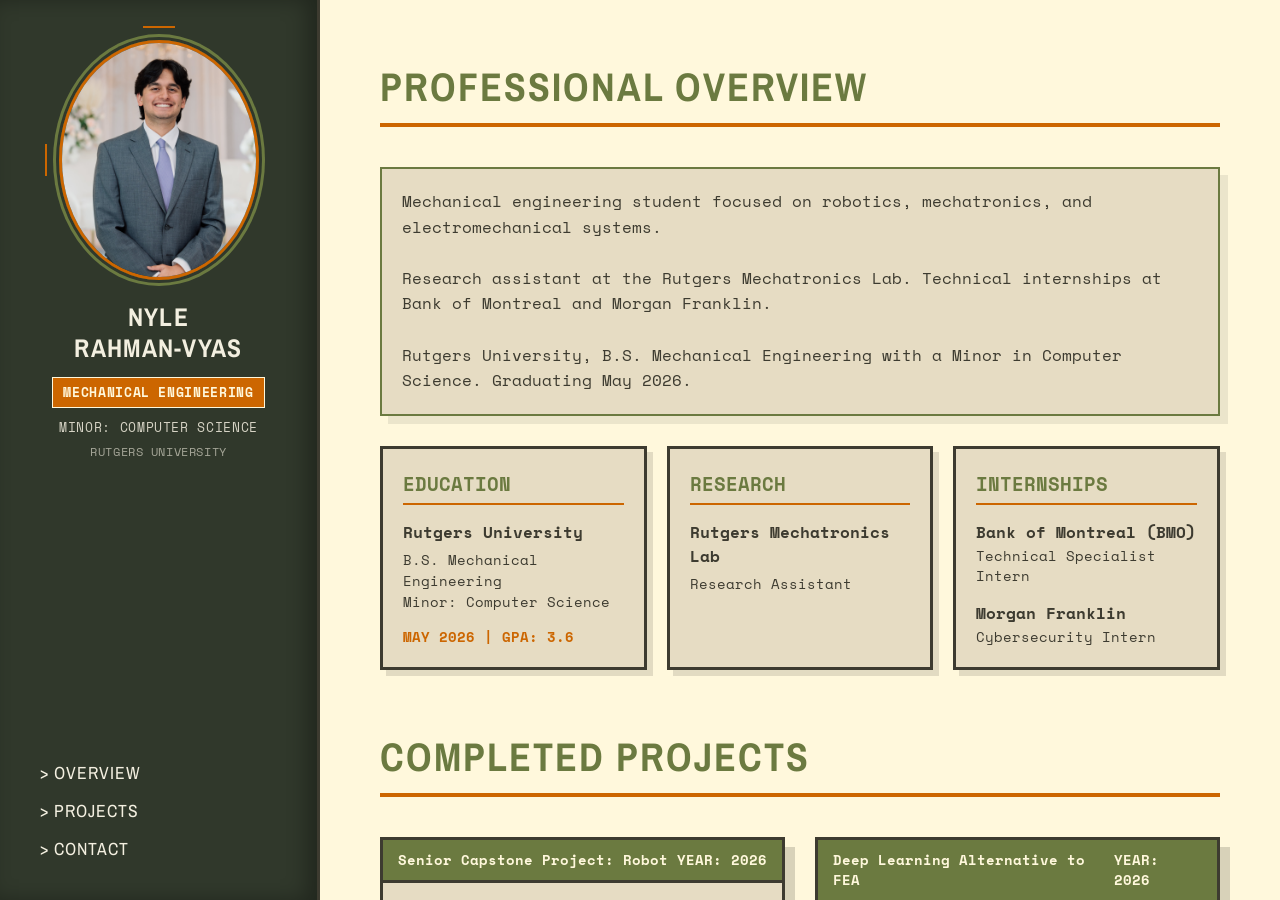
==== index.html @ 0ec08d44 "5/7  update 3" ====
<!DOCTYPE html>
<html lang="en">
<head>
  <meta charset="UTF-8">
  <meta name="viewport" content="width=device-width, initial-scale=1.0">
  <title>NYLE RAHMAN-VYAS | ENGINEERING PORTFOLIO</title>
  <link rel="stylesheet" href="style.css">
  <link rel="preconnect" href="https://fonts.googleapis.com">
  <link href="https://fonts.googleapis.com/css2?family=Archivo+Narrow:wght@600&family=Space+Mono:ital,wght@0,400;0,700;1,400&display=swap" rel="stylesheet">
</head>
<body>

  <div class="layout-grid">

    <aside class="sidebar">
      <div class="profile-section">

        <div class="profile-img-wrapper">
          <img src="portfoliopfp1.png" alt="Nyle Rahman-Vyas" class="profile-img">
        </div>

        <h1>NYLE<br>RAHMAN-VYAS</h1>
        <div class="badge">MECHANICAL ENGINEERING</div>
        <p class="role">MINOR: COMPUTER SCIENCE</p>
        <p class="role sub">RUTGERS UNIVERSITY</p>
      </div>

      <nav class="nav-links">
        <a href="#about"    class="nav-item">> OVERVIEW</a>
        <a href="#projects" class="nav-item">> PROJECTS</a>
        <a href="#contact"  class="nav-item">> CONTACT</a>
      </nav>


    </aside>

    <main class="content-area">

      <section id="about" class="content-block">
        <h2 class="section-header">PROFESSIONAL OVERVIEW</h2>
        
        <div class="bio-container" style="margin-bottom: 30px;">
          <div class="bio-text">
            <p>Mechanical engineering student focused on robotics, mechatronics, and electromechanical systems.</p>
            <br>
            <p>Research assistant at the Rutgers Mechatronics Lab. Technical internships at Bank of Montreal and Morgan Franklin.</p>
            <br>
            <p>Rutgers University, B.S. Mechanical Engineering with a Minor in Computer Science. Graduating May 2026.</p>
          </div>
          
        </div>

        <div style="display: grid; grid-template-columns: repeat(auto-fit, minmax(250px, 1fr)); gap: 20px;">
          
          <div style="border: var(--border-thick); background-color: var(--accent-beige); padding: 20px; box-shadow: 6px 6px 0px rgba(61,59,48,0.15);">
            <h3 style="color: var(--accent-green); border-bottom: 2px solid var(--accent-orange); padding-bottom: 5px; margin-bottom: 15px; font-size: 1.2rem;">EDUCATION</h3>
            <p style="font-weight: bold; margin-bottom: 5px;">Rutgers University</p>
            <p style="font-size: 0.9rem;">B.S. Mechanical Engineering</p>
            <p style="font-size: 0.9rem;">Minor: Computer Science</p>
            <p style="font-size: 0.85rem; color: var(--accent-orange); margin-top: 15px; font-weight: bold;">MAY 2026 | GPA: 3.6</p>
          </div>

          <div style="border: var(--border-thick); background-color: var(--accent-beige); padding: 20px; box-shadow: 6px 6px 0px rgba(61,59,48,0.15);">
            <h3 style="color: var(--accent-green); border-bottom: 2px solid var(--accent-orange); padding-bottom: 5px; margin-bottom: 15px; font-size: 1.2rem;">RESEARCH</h3>
            <p style="font-weight: bold; margin-bottom: 5px;">Rutgers Mechatronics Lab</p>
            <p style="font-size: 0.9rem; margin-bottom: 10px;">Research Assistant</p>
          </div>

          <div style="border: var(--border-thick); background-color: var(--accent-beige); padding: 20px; box-shadow: 6px 6px 0px rgba(61,59,48,0.15);">
            <h3 style="color: var(--accent-green); border-bottom: 2px solid var(--accent-orange); padding-bottom: 5px; margin-bottom: 15px; font-size: 1.2rem;">INTERNSHIPS</h3>
            <div style="margin-bottom: 15px;">
              <p style="font-weight: bold; margin-bottom: 2px;">Bank of Montreal (BMO)</p>
              <p style="font-size: 0.85rem;">Technical Specialist Intern</p>
            </div>
            <div>
              <p style="font-weight: bold; margin-bottom: 2px;">Morgan Franklin</p>
              <p style="font-size: 0.85rem;">Cybersecurity Intern</p>
            </div>
          </div>

        </div>
      </section>

      <section id="projects">
        <h2 class="section-header"> COMPLETED PROJECTS</h2>
        <div class="projects-grid">

          <div class="project-card">
            <div class="card-header">
              <span>Senior Capstone Project: Robot</span><span>YEAR: 2026</span>
            </div>
            <div class="card-body">
              <img src="vex/VexThumbnail.jpg" alt="VEX Robotics competition robot" style="width:100%; aspect-ratio:4/3; object-fit:cover; display:block; margin-bottom:20px;">
              <h3>COMPETITION ROBOT</h3>
              <p>Designed a high-speed projectile mechanism for the VEX Robotics "Pushback" competition. Validated intake velocity limits via Ansys Explicit Dynamics simulation.</p>
              <a href="project-vex.html" style="text-decoration:none;">
                <button class="retro-btn" style="width:100%;">VIEW DETAILS</button>
              </a>
            </div>
          </div>

          <div class="project-card">
            <div class="card-header">
              <span>Deep Learning Alternative to FEA</span><span>YEAR: 2026</span>
            </div>
            <div class="card-body">
              <img src="deeplearning/Rahman-Vyas_Poster_DeepLearning.jpg" alt="Deep Learning in Mechanics poster" style="width:100%; aspect-ratio:4/3; object-fit:cover; display:block; margin-bottom:20px;">
              <h3>NEURAL NETWORK FEA SURROGATE</h3>
              <p>Built a deep learning model as a surrogate for finite element analysis in soft robotics applications. Trained on simulation data to predict stress distributions without a traditional FEA solver.</p>
              <a href="project-deeplearning.html" style="text-decoration:none;">
                <button class="retro-btn" style="width:100%;">VIEW DETAILS</button>
              </a>
            </div>
          </div>

          <div class="project-card">
            <div class="card-header">
              <span>AI BATTLESHIP</span><span>YEAR: 2025</span>
            </div>
            <div class="card-body">
              <img src="battleship/BattleshipThumbnail.jpeg" alt="AI Battleship game agent" style="width:100%; aspect-ratio:4/3; object-fit:contain; background:#1E2130; display:block; margin-bottom:20px;">
              <h3>GAME AI AGENT</h3>
              <p>Developed a probability-based AI bot for the game 'Battleship'. Optimized search algorithms for Intro to AI coursework.</p>
              <a href="project-battleship.html" style="text-decoration:none;">
                <button class="retro-btn" style="width:100%;">VIEW DETAILS</button>
              </a>
            </div>
          </div>

          <div class="project-card">
            <div class="card-header">
              <span>RADAR TRACKING SYSTEM</span><span>YEAR: 2025</span>
            </div>
            <div class="card-body">
              <img src="radar/RadarThumbnail.jpg" alt="Radar tracking system" style="width:100%; aspect-ratio:4/3; object-fit:cover; display:block; margin-bottom:20px;">
              <h3>RADAR & DIGITAL DISPLAY</h3>
              <p>Developed a real-time radar scanning and target detection system using an Arduino Uno, ultrasonic sensor, and a custom Python GUI.</p>
              <a href="project-radar.html" style="text-decoration:none;">
                <button class="retro-btn" style="width:100%;">VIEW DETAILS</button>
              </a>
            </div>
          </div>

          <div class="project-card">
            <div class="card-header">
              <span>L-BRACKET STUDY</span><span>YEAR: 2025</span>
            </div>
            <div class="card-body">
              <img src="lbracket/WbracketCAD.png" alt="Optimized L-Bracket CAD" style="width:100%; aspect-ratio:4/3; object-fit:cover; display:block; margin-bottom:20px;">
              <h3>STRUCTURAL DESIGN & TESTING</h3>
              <p>Designed two L-bracket variants in SolidWorks, validated with Ansys FEA, then 3D printed and load-tested. Optimized geometry survived 10 kg where the baseline failed.</p>
              <a href="project-lbracket.html" style="text-decoration:none;">
                <button class="retro-btn" style="width:100%;">VIEW DETAILS</button>
              </a>
            </div>
          </div>

        </div>

        <h2 class="section-header" style="margin-top: 48px;"> PROJECTS IN DEVELOPMENT</h2>
        <div class="projects-grid">

          <div class="project-card">
            <div class="card-header">
              <span>PHYSICAL AI AGENT ROBOT</span><span>STATUS: ACTIVE</span>
            </div>
            <div class="card-body">
              <div class="placeholder-img">NO_DATA</div>
              <h3>AUTONOMOUS AGENT PLATFORM</h3>
              <p>Building a physical robot capable of autonomous decision-making and environmental interaction. Details to be declassified upon completion.</p>
              <a href="#" style="text-decoration:none;">
                <button class="retro-btn" style="width:100%;">VIEW DETAILS</button>
              </a>
            </div>
          </div>

          <div class="project-card">
            <div class="card-header">
              <span>AI ROBOTIC ARM</span><span>STATUS: ACTIVE</span>
            </div>
            <div class="card-body">
              <div class="placeholder-img">NO_DATA</div>
              <h3>INTELLIGENT MANIPULATOR</h3>
              <p>Designing an AI-driven robotic arm for autonomous manipulation tasks. Details to be declassified upon completion.</p>
              <a href="#" style="text-decoration:none;">
                <button class="retro-btn" style="width:100%;">VIEW DETAILS</button>
              </a>
            </div>
          </div>

        </div>
      </section>

      <div style="height: 120px;"></div>

      <section id="contact" class="content-block">
        <h2 class="section-header"> CONTACT</h2>
        <p style="margin-bottom: 28px; font-weight: bold;">Open to internships, research roles, and collaboration. Reach out through either channel below.</p>

        <div style="display: grid; grid-template-columns: 1fr 1fr; gap: 20px; align-items: stretch;">

          <!-- EMAIL -->
          <div style="border: var(--border-thick); border-top: 5px solid #cc2200; background-color: var(--accent-beige); padding: 28px; box-shadow: 6px 6px 0px rgba(61,59,48,0.15); display: flex; flex-direction: column; gap: 12px;">
            <p style="color: #cc2200; font-size: 0.75rem; letter-spacing: 0.15em; font-weight: bold;">EMAIL</p>
            <p style="font-weight: bold; font-size: 1.1rem; letter-spacing: 0.02em;">nylerv04@gmail.com</p>
            <p style="font-size: 0.78rem; color: var(--text-main); opacity: 0.5; letter-spacing: 0.08em; margin-top: auto; padding-top: 14px; border-top: 1px solid rgba(204,34,0,0.2);">OPEN TO OPPORTUNITIES</p>
          </div>

          <!-- LINKEDIN -->
          <div style="border: var(--border-thick); border-top: 5px solid #0A66C2; background-color: var(--bg-sidebar); padding: 28px; box-shadow: 6px 6px 0px rgba(61,59,48,0.15); display: flex; flex-direction: column; gap: 12px;">
            <p style="color: #0A66C2; font-size: 0.75rem; letter-spacing: 0.15em; font-weight: bold;">LINKEDIN</p>
            <p style="font-weight: bold; font-size: 1.1rem; color: var(--accent-beige); letter-spacing: 0.02em;">Nyle Rahman-Vyas</p>
            <a href="https://www.linkedin.com/in/nyle-rahman-vyas/" target="_blank" style="text-decoration: none; margin-top: auto;">
              <button class="retro-btn retro-btn-light" style="width: 100%;">VISIT PROFILE &rarr;</button>
            </a>
          </div>

        </div>
      </section>

      <div style="height: 100px;"></div>

    </main>
  </div>

</body>
</html>
---- style.css ----
/* ============================================================
   NYLE RAHMAN-VYAS - PORTFOLIO STYLESHEET
   ============================================================ */

/* --- 1. PALETTE --- */
:root {
    --bg-wall:       #FFF8DC;
    --bg-sidebar:    #30382B;
    --text-main:     #3D3B30;
    --text-light:    #F3EFE0;
    --accent-orange: #CC6600;
    --accent-green:  #6B7A40;
    --accent-beige:  #E6DCC3;
    --border-thick:  3px solid #3D3B30;
}

* {
    box-sizing: border-box;
    margin: 0;
    padding: 0;
}

html {
    scroll-behavior: smooth;
}

body {
    font-family: 'Space Mono', monospace;
    /* Paper texture lives here - behind the gear layer via z-index stacking */
    background-color: var(--bg-wall);
    background-image: url("https://www.transparenttextures.com/patterns/cream-paper.png");
    color: var(--text-main);
    height: 100vh;
    overflow: hidden;
    position: relative;
}


/* --- 3. LAYOUT --- */
.layout-grid {
    display: grid;
    grid-template-columns: 320px 1fr;
    height: 100vh;
    position: relative;
    z-index: 1;
}

/* --- 4. SIDEBAR --- */
.sidebar {
    background-color: var(--bg-sidebar);
    color: var(--text-light);
    border-right: var(--border-thick);
    padding: 40px;
    display: flex;
    flex-direction: column;
    justify-content: space-between;
    background-image: linear-gradient(rgba(48,56,43,0.95), rgba(48,56,43,0.95)),
                      url("https://www.transparenttextures.com/patterns/stardust.png");
    box-shadow: inset -10px 0px 20px rgba(0,0,0,0.3);
    overflow-y: auto;
}

.profile-section {
    display: flex;
    flex-direction: column;
    align-items: center;   /* centers everything in the sidebar */
    gap: 6px;
    margin-bottom: 40px;
    width: 100%;
    text-align: center;
}

/* --- 5. OVAL PROFILE PICTURE --- */
.profile-img-wrapper {
    position: relative;
    width: 200px;
    height: 240px;
    margin-bottom: 16px;
    flex-shrink: 0;
}

.profile-img {
    width: 200px;
    height: 240px;
    border-radius: 50%;
    object-fit: cover;
    object-position: center 35%;
    border: 3px solid var(--accent-orange);
    filter: none;
    image-rendering: -webkit-optimize-contrast; /* sharper downscaling in Chrome/Safari */
    image-rendering: crisp-edges;               /* sharper downscaling in Firefox */
    display: block;
    box-shadow:
        0 0 0 3px var(--bg-sidebar),
        0 0 0 6px var(--accent-green);
}

/* Decorative tick marks */
.profile-img-wrapper::before,
.profile-img-wrapper::after {
    content: '';
    position: absolute;
    background-color: var(--accent-orange);
}
.profile-img-wrapper::before {
    top: -14px;
    left: 50%;
    transform: translateX(-50%);
    width: 32px;
    height: 2px;
}
.profile-img-wrapper::after {
    left: -14px;
    top: 50%;
    transform: translateY(-50%);
    width: 2px;
    height: 32px;
}

.sidebar h1 {
    font-family: 'Archivo Narrow', sans-serif;
    font-size: 1.6rem;
    letter-spacing: 0.05em;
    line-height: 1.2;
    color: var(--text-light);
    text-align: center;
}

.badge {
    background-color: var(--accent-orange);
    color: #FFF8DC;
    padding: 5px 10px;
    font-weight: bold;
    display: inline-block;
    margin: 8px 0 4px;
    font-size: 0.8rem;
    border: 1px solid var(--bg-wall);
    letter-spacing: 0.05em;
}

.role {
    font-size: 0.8rem;
    color: var(--text-light);
    letter-spacing: 0.05em;
    opacity: 0.85;
    text-align: center;
}

.role.sub {
    opacity: 0.6;
    font-size: 0.72rem;
}

.nav-links {
    display: flex;
    flex-direction: column;
    gap: 15px;
}

.nav-item {
    color: var(--text-light);
    text-decoration: none;
    font-size: 1.1rem;
    transition: 0.2s;
    font-family: 'Archivo Narrow', sans-serif;
    letter-spacing: 1px;
}

.nav-item:hover {
    color: var(--accent-orange);
    transform: translateX(10px);
}

.footer-status {
    font-size: 0.75rem;
    color: var(--text-light);
    opacity: 0.7;
    line-height: 1.8;
}

/* --- 6. MAIN CONTENT AREA ---
   Slightly transparent so gear pattern bleeds through */
.content-area {
    padding: 60px;
    overflow-y: auto;
    /* Fully transparent - paper texture and gear pattern come from body */
    background-color: transparent;
    background-image: none;
}

.section-header {
    font-family: 'Archivo Narrow', sans-serif;
    font-size: 2.5rem;
    text-transform: uppercase;
    color: var(--accent-green);
    border-bottom: 4px solid var(--accent-orange);
    margin-bottom: 40px;
    padding-bottom: 10px;
    letter-spacing: 2px;
}

/* --- 7. BIO SECTION --- */
.content-block {
    margin-bottom: 60px;
}

.bio-container {
    display: flex;
    gap: 30px;
    align-items: flex-start;
    margin-bottom: 40px;
    background-color: var(--accent-beige);
    padding: 20px;
    border: 2px solid var(--accent-green);
    box-shadow: 8px 8px 0px rgba(61,59,48,0.1);
}

.bio-text {
    flex: 1;
    line-height: 1.6;
}

.bio-image-placeholder {
    width: 200px;
    height: 200px;
    background-color: var(--bg-sidebar);
    border: 2px dashed var(--accent-orange);
    display: flex;
    align-items: center;
    justify-content: center;
    color: var(--accent-orange);
    font-size: 0.8rem;
    text-align: center;
    padding: 10px;
    flex-shrink: 0;
}

/* --- 8. PROJECTS GRID --- */
.projects-grid {
    display: grid;
    grid-template-columns: 1fr 1fr;
    gap: 30px;
    width: 100%;
    align-items: stretch; /* Forces cards in the same row to match heights */
}

.project-card {
    border: var(--border-thick);
    background-color: var(--accent-beige);
    display: flex;
    flex-direction: column;
    height: 100%; /* Allows the card to take up the full grid space */
    box-shadow: 10px 10px 0px rgba(61,59,48,0.2);
    transition: transform 0.2s ease;
}

.project-card:hover {
    transform: translateY(-5px);
    box-shadow: 15px 15px 0px rgba(61,59,48,0.3);
}

.card-header {
    background-color: var(--accent-green);
    color: #FFF8DC;
    padding: 10px 15px;
    display: flex;
    justify-content: space-between;
    font-weight: bold;
    border-bottom: var(--border-thick);
    font-size: 0.85rem;
}

.card-body {
    padding: 20px;
    flex-grow: 1; /* Allows the content area to expand */
    display: flex;
    flex-direction: column;
}

/* Pushes the link wrapper (and the button inside it) to the bottom */
.card-body a {
    margin-top: auto;
    display: block;
}

/* --- IMAGE THUMBNAILS (4:3 ratio for consistent card sizing) --- */
.placeholder-img {
    width: 100%;
    aspect-ratio: 4 / 3;
    background-color: var(--bg-sidebar);
    color: var(--accent-orange);
    display: flex;
    align-items: center;
    justify-content: center;
    font-family: monospace;
    margin-bottom: 20px;
    border: 2px dashed var(--accent-orange);
}

/* Real images inside project cards */
.card-body > img {
    width: 100%;
    aspect-ratio: 4 / 3;
    object-fit: cover;
    margin-bottom: 20px;
    display: block;
    border: 4px solid var(--accent-orange);
}

/* Center a lone card in the last row of a 2-col grid */
.project-card:last-child:nth-child(odd) {
    grid-column: 1 / -1;
    width: calc(50% - 15px);
    margin-left: auto;
    margin-right: auto;
}

.retro-btn {
    background: transparent;
    border: 2px solid var(--text-main);
    padding: 10px 20px;
    font-family: 'Space Mono', monospace;
    font-weight: bold;
    color: var(--text-main);
    cursor: pointer;
    box-shadow: 4px 4px 0px var(--accent-orange);
    transition: 0.1s;
}

.retro-btn:hover {
    background-color: var(--accent-beige);
}

/* Variant for use on dark backgrounds — compound selector beats .retro-btn */
.retro-btn.retro-btn-light {
    border: 2px solid #0A66C2;
    color: #0A66C2;
    box-shadow: 4px 4px 0px rgba(10,102,194,0.5);
}
.retro-btn.retro-btn-light:hover {
    background-color: #5b9bd5;
    border-color: #5b9bd5;
    color: #ffffff;
    box-shadow: 4px 4px 0px rgba(91,155,213,0.6);
}

.retro-btn:active {
    transform: translate(2px, 2px);
    box-shadow: 2px 2px 0px var(--accent-orange);
}

/* --- 9. MOBILE --- */
@media (max-width: 900px) {
    body { overflow: auto; }

    .layout-grid {
        grid-template-columns: 1fr;
        height: auto;
        overflow: auto;
    }

    .sidebar {
        height: auto;
        border-right: none;
        border-bottom: var(--border-thick);
    }

    .content-area {
        overflow: visible;
        height: auto;
    }

    .projects-grid {
        grid-template-columns: 1fr;
    }

    .bio-container {
        flex-direction: column-reverse;
        align-items: center;
    }
}


/* ============================================================
   YOUTUBE VIDEO EMBED — HOW TO USE
   ============================================================

   1. Upload your demo video to YouTube. Set visibility to "Unlisted"
      so it won't show up in search but works via direct link.

   2. Copy the video ID from the URL:
      https://www.youtube.com/watch?v=XXXXXXXXXXX
                                        ^^^^^^^^^^^
                                        this part is the ID

   3. Paste this HTML block wherever you want the video on a project page
      (e.g. inside .bio-container or after the overview paragraph):

   <div class="video-wrapper">
     <iframe
       src="https://www.youtube.com/embed/XXXXXXXXXXX"
       title="Project Demo"
       frameborder="0"
       allow="accelerometer; autoplay; clipboard-write; encrypted-media; gyroscope; picture-in-picture"
       allowfullscreen>
     </iframe>
   </div>

   4. Add this CSS to style it (matches the site aesthetic):

   .video-wrapper {
       width: 100%;
       aspect-ratio: 16 / 9;
       border: var(--border-thick);
       box-shadow: 8px 8px 0px rgba(61,59,48,0.2);
       margin-bottom: 30px;
       overflow: hidden;
   }

   .video-wrapper iframe {
       width: 100%;
       height: 100%;
       display: block;
   }

   ============================================================ */
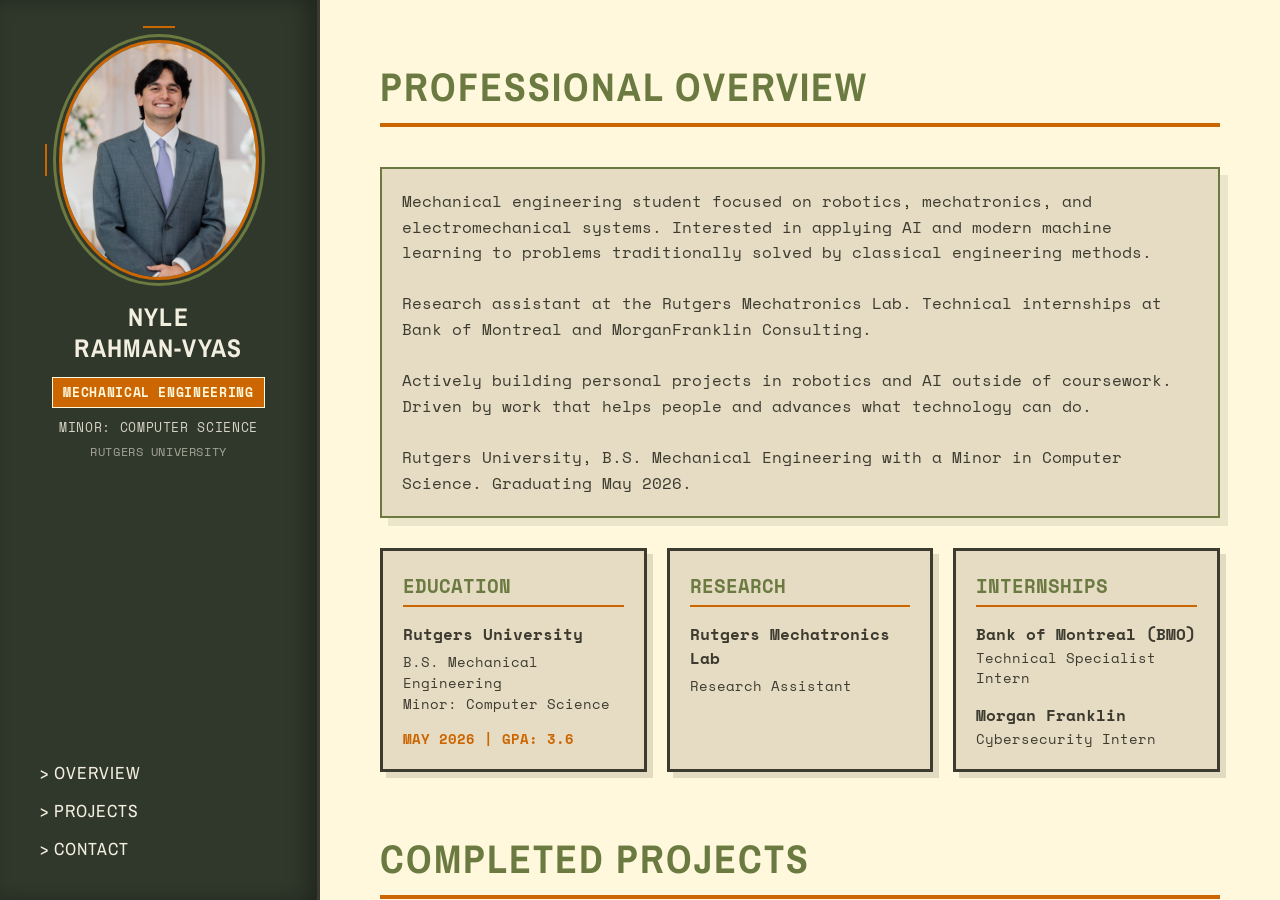
==== commit 68949281: "5/7 update 3" ====
--- a/index.html
+++ b/index.html
@@ -41,9 +41,11 @@
         
         <div class="bio-container" style="margin-bottom: 30px;">
           <div class="bio-text">
-            <p>Mechanical engineering student focused on robotics, mechatronics, and electromechanical systems.</p>
+            <p>Mechanical engineering student focused on robotics, mechatronics, and electromechanical systems. Interested in applying AI and modern machine learning to problems traditionally solved by classical engineering methods.</p>
             <br>
-            <p>Research assistant at the Rutgers Mechatronics Lab. Technical internships at Bank of Montreal and Morgan Franklin.</p>
+            <p>Research assistant at the Rutgers Mechatronics Lab. Technical internships at Bank of Montreal and MorganFranklin Consulting.</p>
+            <br>
+            <p>Actively building personal projects in robotics and AI outside of coursework. Driven by work that helps people and advances what technology can do.</p>
             <br>
             <p>Rutgers University, B.S. Mechanical Engineering with a Minor in Computer Science. Graduating May 2026.</p>
           </div>
@@ -195,12 +197,12 @@
 
       <section id="contact" class="content-block">
         <h2 class="section-header"> CONTACT</h2>
-        <p style="margin-bottom: 28px; font-weight: bold;">Open to internships, research roles, and collaboration. Reach out through either channel below.</p>
+        <p style="margin-bottom: 28px; font-weight: bold;">Open to work. Feel free to connect via email or LinkedIn.</p>
 
         <div style="display: grid; grid-template-columns: 1fr 1fr; gap: 20px; align-items: stretch;">
 
           <!-- EMAIL -->
-          <div style="border: var(--border-thick); border-top: 5px solid #cc2200; background-color: var(--accent-beige); padding: 28px; box-shadow: 6px 6px 0px rgba(61,59,48,0.15); display: flex; flex-direction: column; gap: 12px;">
+          <div style="border: var(--border-thick); border-top: 5px solid #cc2200; background-color: #CFC3A3; padding: 28px; box-shadow: 6px 6px 0px rgba(61,59,48,0.15); display: flex; flex-direction: column; gap: 12px;">
             <p style="color: #cc2200; font-size: 0.75rem; letter-spacing: 0.15em; font-weight: bold;">EMAIL</p>
             <p style="font-weight: bold; font-size: 1.1rem; letter-spacing: 0.02em;">nylerv04@gmail.com</p>
             <p style="font-size: 0.78rem; color: var(--text-main); opacity: 0.5; letter-spacing: 0.08em; margin-top: auto; padding-top: 14px; border-top: 1px solid rgba(204,34,0,0.2);">OPEN TO OPPORTUNITIES</p>
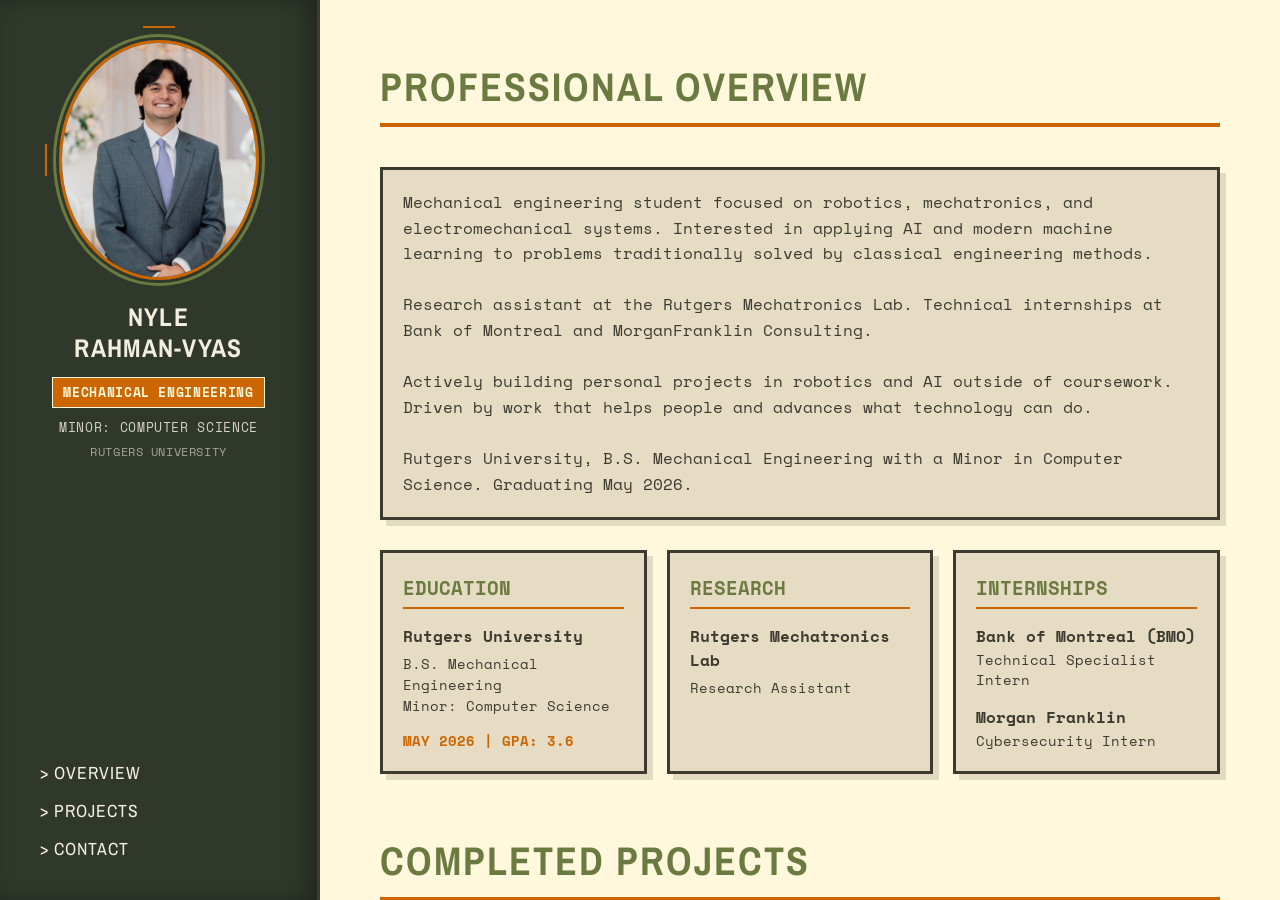
==== commit 3a8d837f: "5/7 update 4" ====
--- a/index.html
+++ b/index.html
@@ -170,7 +170,7 @@
               <div class="placeholder-img">NO_DATA</div>
               <h3>AUTONOMOUS AGENT PLATFORM</h3>
               <p>Building a physical robot capable of autonomous decision-making and environmental interaction. Details to be declassified upon completion.</p>
-              <a href="#" style="text-decoration:none;">
+              <a href="project-agentrobot.html" style="text-decoration:none;">
                 <button class="retro-btn" style="width:100%;">VIEW DETAILS</button>
               </a>
             </div>
@@ -184,7 +184,7 @@
               <div class="placeholder-img">NO_DATA</div>
               <h3>INTELLIGENT MANIPULATOR</h3>
               <p>Designing an AI-driven robotic arm for autonomous manipulation tasks. Details to be declassified upon completion.</p>
-              <a href="#" style="text-decoration:none;">
+              <a href="project-roboticarm.html" style="text-decoration:none;">
                 <button class="retro-btn" style="width:100%;">VIEW DETAILS</button>
               </a>
             </div>
--- a/style.css
+++ b/style.css
@@ -211,8 +211,8 @@
     margin-bottom: 40px;
     background-color: var(--accent-beige);
     padding: 20px;
-    border: 2px solid var(--accent-green);
-    box-shadow: 8px 8px 0px rgba(61,59,48,0.1);
+    border: var(--border-thick);
+    box-shadow: 6px 6px 0px rgba(61,59,48,0.15);
 }
 
 .bio-text {
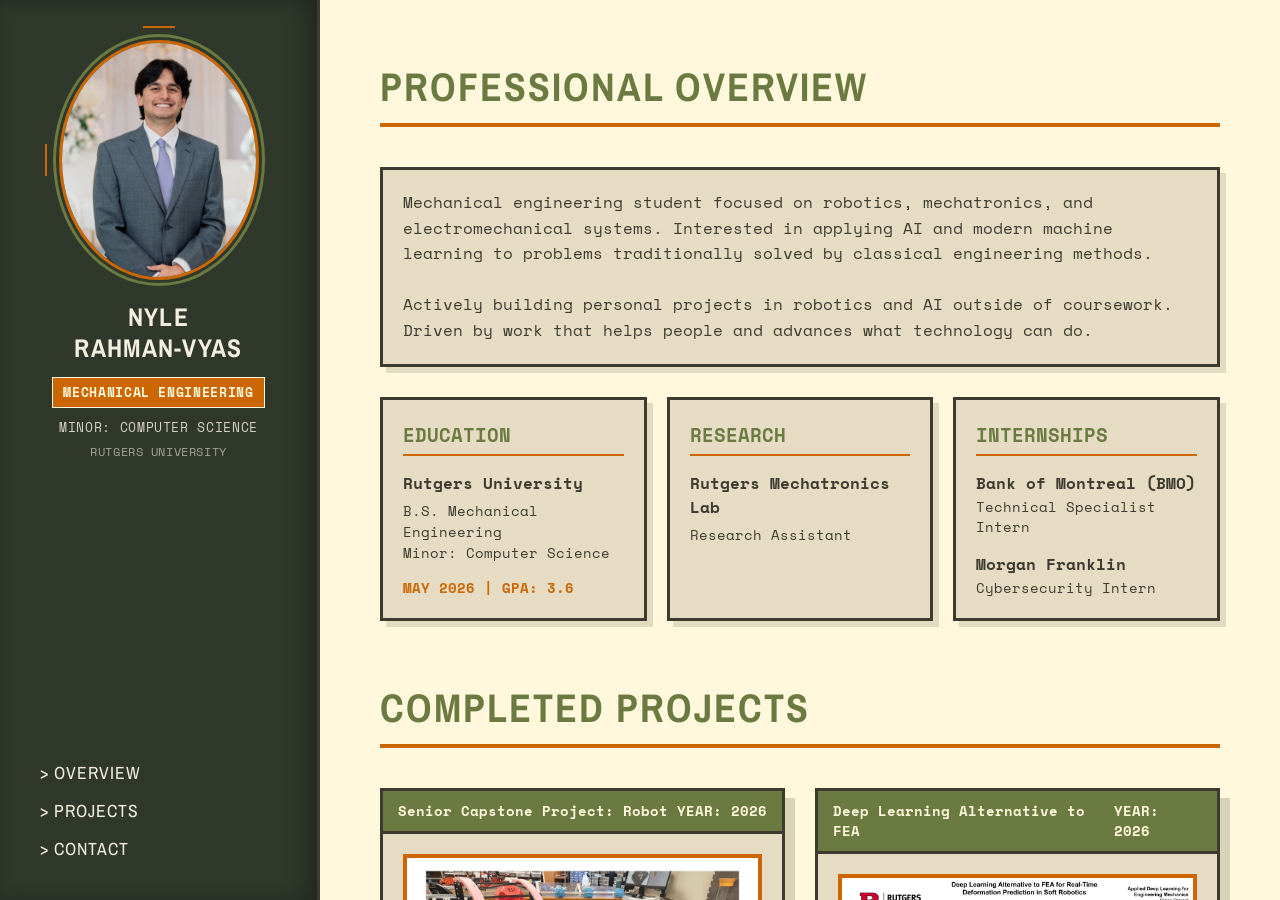
==== commit d76b4787: "5/7 update 5" ====
--- a/index.html
+++ b/index.html
@@ -43,11 +43,7 @@
           <div class="bio-text">
             <p>Mechanical engineering student focused on robotics, mechatronics, and electromechanical systems. Interested in applying AI and modern machine learning to problems traditionally solved by classical engineering methods.</p>
             <br>
-            <p>Research assistant at the Rutgers Mechatronics Lab. Technical internships at Bank of Montreal and MorganFranklin Consulting.</p>
-            <br>
             <p>Actively building personal projects in robotics and AI outside of coursework. Driven by work that helps people and advances what technology can do.</p>
-            <br>
-            <p>Rutgers University, B.S. Mechanical Engineering with a Minor in Computer Science. Graduating May 2026.</p>
           </div>
           
         </div>
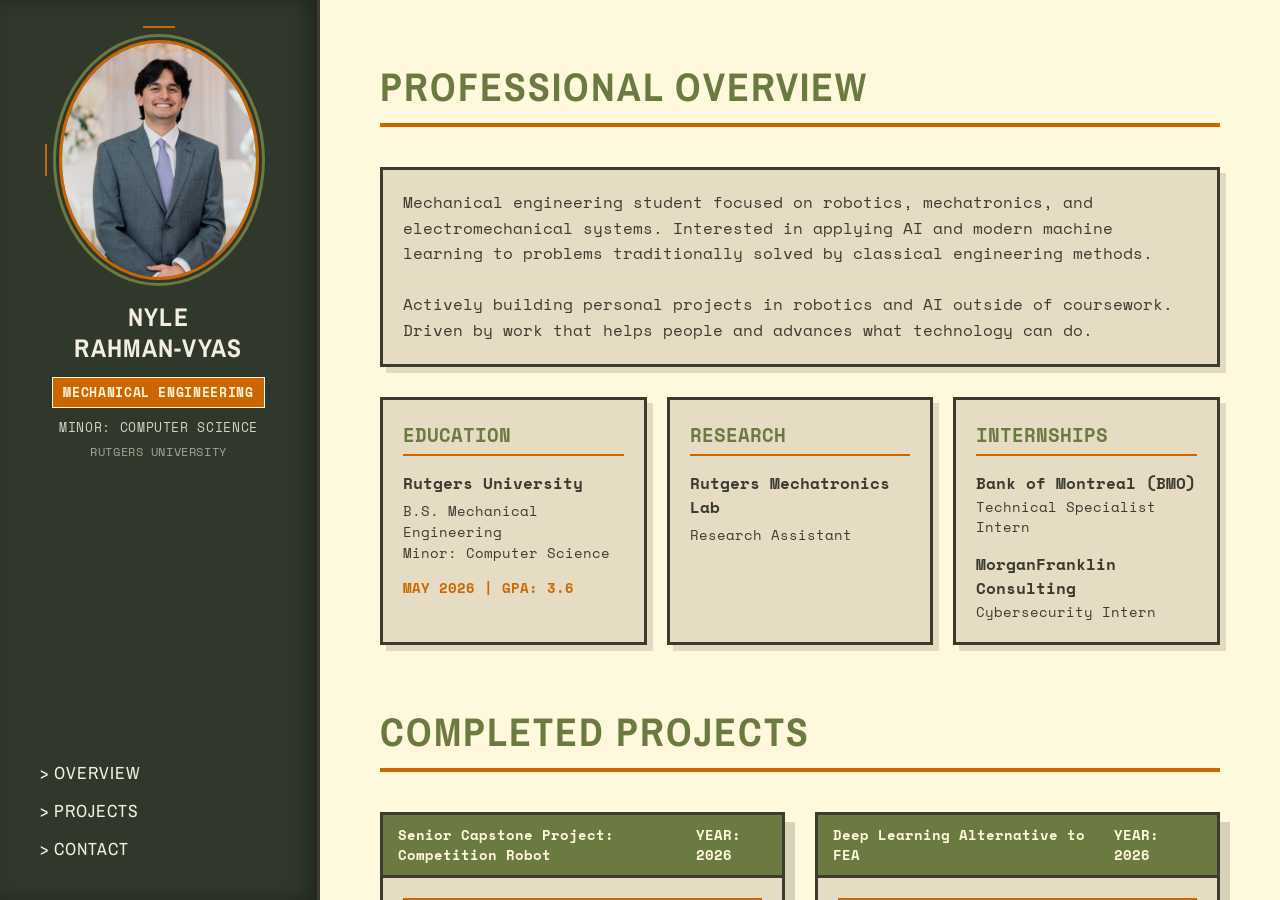
==== commit 23110d6b: "5/7 update 6" ====
--- a/index.html
+++ b/index.html
@@ -71,7 +71,7 @@
               <p style="font-size: 0.85rem;">Technical Specialist Intern</p>
             </div>
             <div>
-              <p style="font-weight: bold; margin-bottom: 2px;">Morgan Franklin</p>
+              <p style="font-weight: bold; margin-bottom: 2px;">MorganFranklin Consulting</p>
               <p style="font-size: 0.85rem;">Cybersecurity Intern</p>
             </div>
           </div>
@@ -85,12 +85,12 @@
 
           <div class="project-card">
             <div class="card-header">
-              <span>Senior Capstone Project: Robot</span><span>YEAR: 2026</span>
+              <span>Senior Capstone Project: Competition Robot</span><span>YEAR: 2026</span>
             </div>
             <div class="card-body">
               <img src="vex/VexThumbnail.jpg" alt="VEX Robotics competition robot" style="width:100%; aspect-ratio:4/3; object-fit:cover; display:block; margin-bottom:20px;">
               <h3>COMPETITION ROBOT</h3>
-              <p>Designed a high-speed projectile mechanism for the VEX Robotics "Pushback" competition. Validated intake velocity limits via Ansys Explicit Dynamics simulation.</p>
+              <p>Built a VEX Pushback competition robot with a compliant roller intake for multi-height octoball scoring and a custom four-module omnidirectional differential swerve drivetrain. Validated via Ansys simulation and SolidWorks CAD.</p>
               <a href="project-vex.html" style="text-decoration:none;">
                 <button class="retro-btn" style="width:100%;">VIEW DETAILS</button>
               </a>
